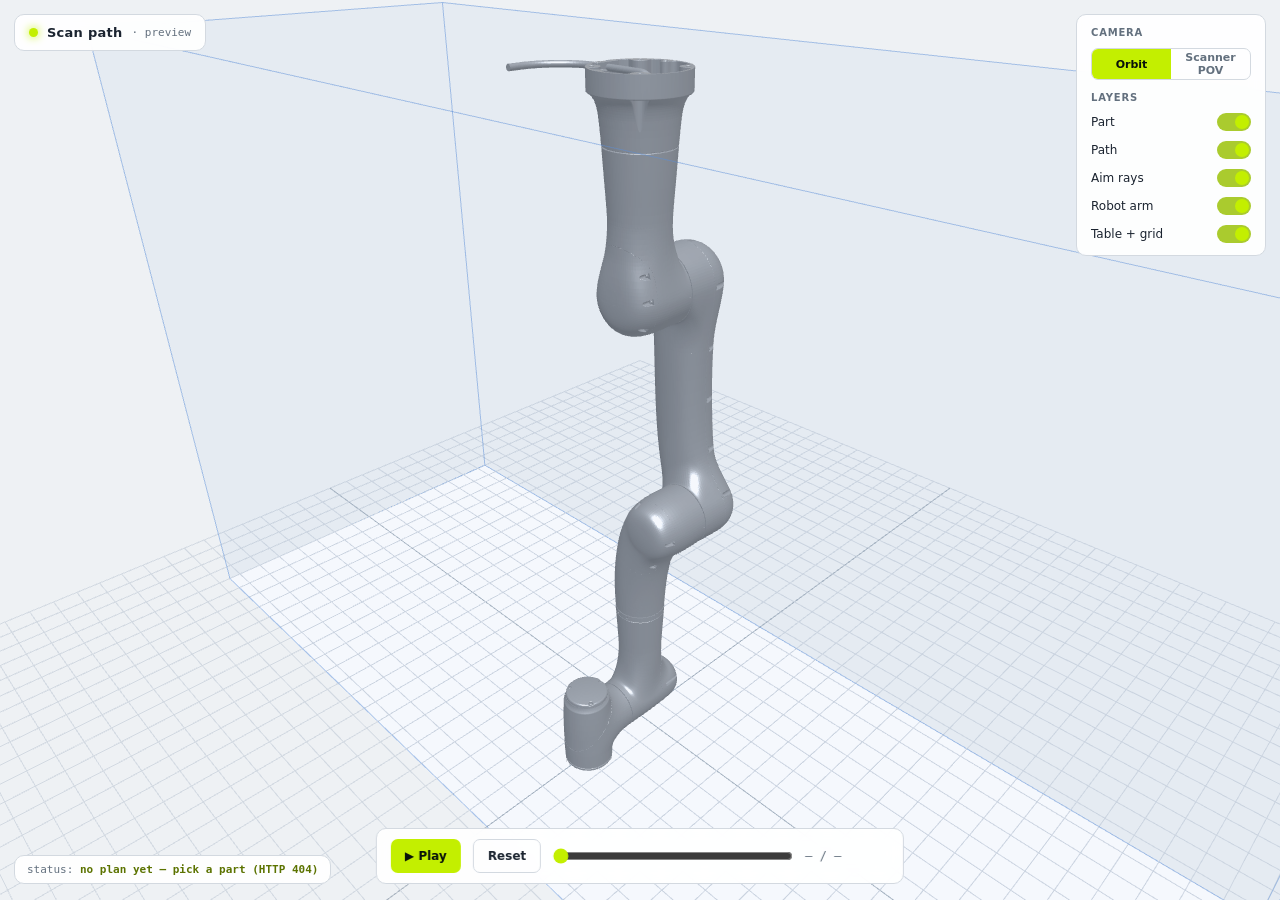
==== gui/viewer/index.html @ 2eb34999 "Refactor to architecture-of-record: ROS 2 graph, MoveIt, new 3D viewer, real-arm cartesian path Larg" ====
<!DOCTYPE html>
<html lang="en">
<head>
<meta charset="UTF-8">
<meta name="viewport" content="width=device-width, initial-scale=1.0">
<title>QC Scanner — Path Viewer</title>
<!--
  3D scan-path viewport for the QC Scanner console. Renders the PART, the
  generated SCAN PATH (from the project's own planner, via /api/viewer_bundle),
  and lets the operator orbit in 3D, play the path, and switch to the scanner's
  point of view. Themed to match the console (Dexory charcoal + lime).

  Built from scratch on three.js (vendored). It shares NO code with the removed
  scanpath-visualizer. The robot arm + trajectory playback are added in phase 2.
-->
<link rel="stylesheet" href="viewer.css">
<style>
  /* page-specific layout only — the shared theme lives in viewer.css */
  /* top-left title */
  #brand { top: 14px; left: 14px; padding: 10px 14px; display: flex; align-items: center; gap: 9px; }
  #brand .dot { width: 9px; height: 9px; border-radius: 50%; background: var(--lime); box-shadow: 0 0 10px var(--lime); }
  #brand b { font-size: 13px; letter-spacing: .02em; }
  #brand span { font-family: var(--font-mono); font-size: 11px; color: var(--ink-dim); }

  /* bottom transport bar */
  #transport { left: 50%; transform: translateX(-50%); bottom: 16px; padding: 10px 14px;
    display: flex; align-items: center; gap: 12px; }
  #transport button {
    height: 34px; padding: 0 14px; border: 0; border-radius: 7px; cursor: pointer;
    font-family: var(--font-sans); font-size: 12px; font-weight: 700; color: #08120a; background: var(--lime);
  }
  #transport button.ghost { background: transparent; color: var(--ink); border: 1px solid var(--panel-line); }
  #transport input[type=range] { width: 240px; accent-color: var(--lime); cursor: pointer; }
  #transport .wpt { font-family: var(--font-mono); font-size: 12px; color: var(--ink-dim); min-width: 84px; }

  /* right-side layer + view controls */
  #controls { top: 14px; right: 14px; padding: 12px 14px; display: flex; flex-direction: column; gap: 10px; width: 190px; }
  #controls .grp-label { font-size: 10px; font-weight: 700; letter-spacing: .08em; color: var(--ink-dim); text-transform: uppercase; }

  #status { left: 14px; bottom: 16px; padding: 7px 12px; font-family: var(--font-mono); font-size: 11px; color: var(--ink-dim); }
  #status b { color: #5c7300; font-weight: 700; }   /* dark lime — readable on light */
</style>
</head>
<body>
  <canvas id="canvas"></canvas>

  <div id="brand" class="panel">
    <span class="dot"></span>
    <b>Scan path</b><span id="brandSub">· preview</span>
  </div>

  <div id="controls" class="panel">
    <div class="grp-label">Camera</div>
    <div class="seg" id="viewSeg">
      <button data-view="orbit" class="on">Orbit</button>
      <button data-view="scanner">Scanner POV</button>
    </div>
    <div class="grp-label" style="margin-top:2px">Layers</div>
    <div class="toggle on" data-layer="part"><span>Part</span><span class="sw"></span></div>
    <div class="toggle on" data-layer="path"><span>Path</span><span class="sw"></span></div>
    <div class="toggle on" data-layer="targets"><span>Aim rays</span><span class="sw"></span></div>
    <div class="toggle on" data-layer="arm"><span>Robot arm</span><span class="sw"></span></div>
    <div class="toggle on" data-layer="table"><span>Table + grid</span><span class="sw"></span></div>
  </div>

  <div id="transport" class="panel">
    <button id="playBtn">▶ Play</button>
    <button id="resetBtn" class="ghost">Reset</button>
    <input type="range" id="scrub" min="0" max="100" value="0" step="0.1">
    <span class="wpt" id="wptLabel">— / —</span>
  </div>

  <div id="status" class="panel">status: <b id="statusText">loading…</b></div>

  <script src="vendor/three.min.js"></script>
  <script src="vendor/OrbitControls.js"></script>
  <script src="vendor/STLLoader.js"></script>
  <script src="viewer3d.js"></script>
  <script src="viewer.js"></script>
</body>
</html>
---- gui/viewer/viewer.css ----
/* viewer.css — shared look for the 3D viewport pages (main + debug popup).
   Light mode, themed to the Dexory console (charcoal ink + lime accent). */
:root {
  --bg: #eef1f4;
  --panel: rgba(255, 255, 255, 0.92);
  --panel-line: #d3d9e0;
  --ink: #1b2430;
  --ink-dim: #63707e;
  --lime: #c3ef00;
  --lime-dim: #aacb2e;
  --font-sans: "Inter", system-ui, -apple-system, "Segoe UI", sans-serif;
  --font-mono: ui-monospace, "SF Mono", "JetBrains Mono", Consolas, monospace;
}
* { margin: 0; padding: 0; box-sizing: border-box; }
html, body { height: 100%; width: 100%; overflow: hidden; background: var(--bg); }
body { font-family: var(--font-sans); color: var(--ink); }
#canvas { position: fixed; inset: 0; display: block; width: 100vw; height: 100vh; }

.panel {
  position: fixed; background: var(--panel); border: 1px solid var(--panel-line);
  border-radius: 10px; backdrop-filter: blur(8px);
}
.panel button.primary {
  height: 34px; padding: 0 14px; border: 0; border-radius: 7px; cursor: pointer;
  font-family: var(--font-sans); font-size: 12px; font-weight: 700; color: #08120a; background: var(--lime);
}
.panel button.ghost {
  height: 34px; padding: 0 12px; background: transparent; color: var(--ink);
  border: 1px solid var(--panel-line); border-radius: 7px; cursor: pointer;
  font-family: var(--font-sans); font-size: 12px; font-weight: 700;
}
.grp-label { font-size: 10px; font-weight: 700; letter-spacing: .08em; color: var(--ink-dim); text-transform: uppercase; }
.toggle { display: flex; align-items: center; justify-content: space-between; font-size: 12px; cursor: pointer; }
.toggle .sw { width: 34px; height: 18px; border-radius: 10px; background: #c8d0da; position: relative; transition: background .15s; }
.toggle .sw::after { content: ""; position: absolute; top: 2px; left: 2px; width: 14px; height: 14px; border-radius: 50%; background: #98a3b0; transition: transform .15s, background .15s; }
.toggle.on .sw { background: var(--lime-dim); }
.toggle.on .sw::after { transform: translateX(16px); background: var(--lime); }
.seg { display: flex; border: 1px solid var(--panel-line); border-radius: 7px; overflow: hidden; }
.seg button { flex: 1; height: 30px; border: 0; background: transparent; color: var(--ink-dim); font-size: 11px; font-weight: 700; cursor: pointer; font-family: var(--font-sans); }
.seg button.on { background: var(--lime); color: #08120a; }
.mono { font-family: var(--font-mono); }
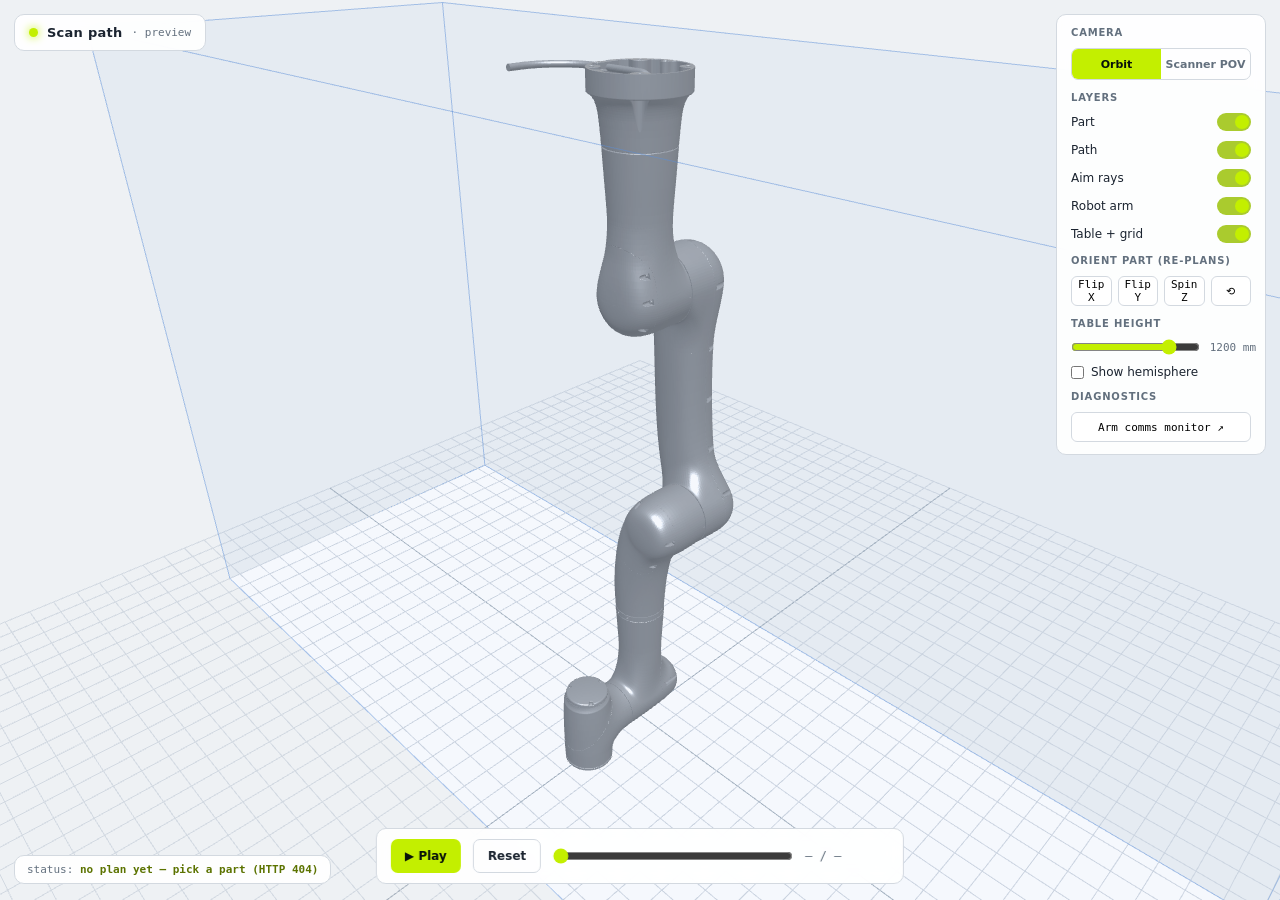
==== commit 36b04705: "Path planning rebuilt: hemisphere dome planner + real-arm scan + console cleanup Planner: - New dome" ====
--- a/gui/viewer/index.html
+++ b/gui/viewer/index.html
@@ -34,8 +34,14 @@
   #transport .wpt { font-family: var(--font-mono); font-size: 12px; color: var(--ink-dim); min-width: 84px; }
 
   /* right-side layer + view controls */
-  #controls { top: 14px; right: 14px; padding: 12px 14px; display: flex; flex-direction: column; gap: 10px; width: 190px; }
+  #controls { top: 14px; right: 14px; padding: 12px 14px; display: flex; flex-direction: column; gap: 10px; width: 210px; max-height: calc(100vh - 40px); overflow-y: auto; }
   #controls .grp-label { font-size: 10px; font-weight: 700; letter-spacing: .08em; color: var(--ink-dim); text-transform: uppercase; }
+  #controls .row { display: flex; gap: 6px; align-items: center; }
+  #controls .row button { flex: 1; height: 30px; border-radius: 6px; border: 1px solid var(--panel-line); background: #fff; font-size: 11px; cursor: pointer; font-family: var(--font-mono); }
+  #controls button.primary { background: var(--lime); border-color: var(--lime); color: #08120a; font-weight: 700; }
+  #controls .chk { display: flex; align-items: center; gap: 7px; font-size: 12px; cursor: pointer; }
+  #controls input[type=range] { flex: 1; accent-color: var(--lime); }
+  #controls .hval { font-family: var(--font-mono); font-size: 11px; color: var(--ink-dim); min-width: 50px; text-align: right; }
 
   #status { left: 14px; bottom: 16px; padding: 7px 12px; font-family: var(--font-mono); font-size: 11px; color: var(--ink-dim); }
   #status b { color: #5c7300; font-weight: 700; }   /* dark lime — readable on light */
@@ -61,6 +67,25 @@
     <div class="toggle on" data-layer="targets"><span>Aim rays</span><span class="sw"></span></div>
     <div class="toggle on" data-layer="arm"><span>Robot arm</span><span class="sw"></span></div>
     <div class="toggle on" data-layer="table"><span>Table + grid</span><span class="sw"></span></div>
+
+    <div class="grp-label" style="margin-top:2px">Orient part (re-plans)</div>
+    <div class="row">
+      <button id="flipX">Flip X</button>
+      <button id="flipY">Flip Y</button>
+      <button id="spinZ">Spin Z</button>
+      <button id="flipReset" title="Reset orientation">⟲</button>
+    </div>
+
+    <div class="grp-label" style="margin-top:2px">Table height</div>
+    <div class="row">
+      <input type="range" id="tableH" min="400" max="1400" step="10">
+      <span class="hval" id="tableHVal"></span>
+    </div>
+
+    <label class="chk"><input type="checkbox" id="showDome"> Show hemisphere</label>
+
+    <div class="grp-label" style="margin-top:2px">Diagnostics</div>
+    <div class="row"><button id="commsBtn">Arm comms monitor ↗</button></div>
   </div>
 
   <div id="transport" class="panel">
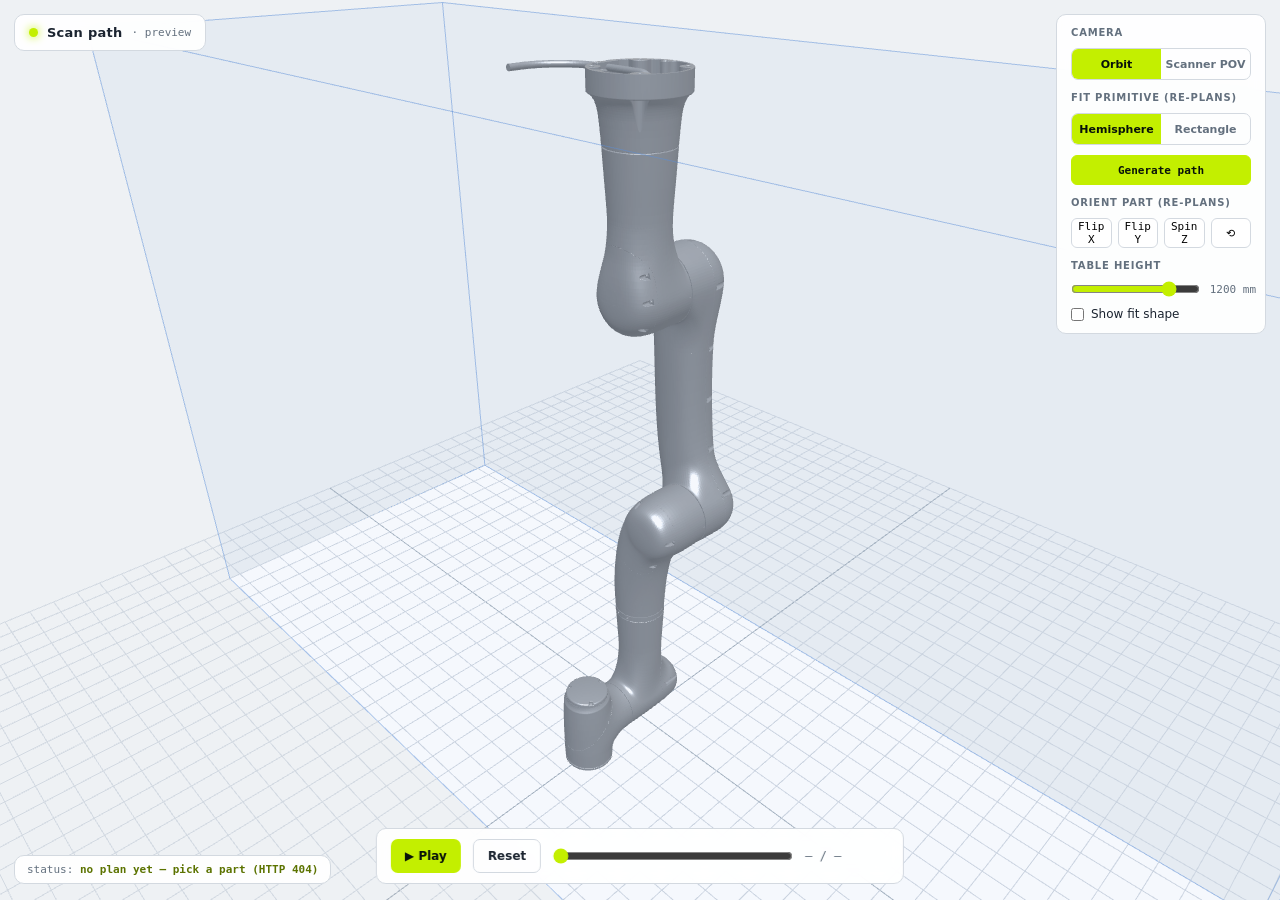
==== commit 2b6e5dc9: "Scan primitives (rectangle box), table clearance, part-number DB, scan-trace wiring Front-end + plan" ====
--- a/gui/viewer/index.html
+++ b/gui/viewer/index.html
@@ -61,12 +61,12 @@
       <button data-view="orbit" class="on">Orbit</button>
       <button data-view="scanner">Scanner POV</button>
     </div>
-    <div class="grp-label" style="margin-top:2px">Layers</div>
-    <div class="toggle on" data-layer="part"><span>Part</span><span class="sw"></span></div>
-    <div class="toggle on" data-layer="path"><span>Path</span><span class="sw"></span></div>
-    <div class="toggle on" data-layer="targets"><span>Aim rays</span><span class="sw"></span></div>
-    <div class="toggle on" data-layer="arm"><span>Robot arm</span><span class="sw"></span></div>
-    <div class="toggle on" data-layer="table"><span>Table + grid</span><span class="sw"></span></div>
+    <div class="grp-label" style="margin-top:2px">Fit primitive (re-plans)</div>
+    <div class="seg" id="fitSeg">
+      <button data-fit="dome" class="on">Hemisphere</button>
+      <button data-fit="box">Rectangle</button>
+    </div>
+    <div class="row"><button id="genPlanBtn" class="primary">Generate path</button></div>
 
     <div class="grp-label" style="margin-top:2px">Orient part (re-plans)</div>
     <div class="row">
@@ -82,10 +82,7 @@
       <span class="hval" id="tableHVal"></span>
     </div>
 
-    <label class="chk"><input type="checkbox" id="showDome"> Show hemisphere</label>
-
-    <div class="grp-label" style="margin-top:2px">Diagnostics</div>
-    <div class="row"><button id="commsBtn">Arm comms monitor ↗</button></div>
+    <label class="chk"><input type="checkbox" id="showDome"> Show fit shape</label>
   </div>
 
   <div id="transport" class="panel">
